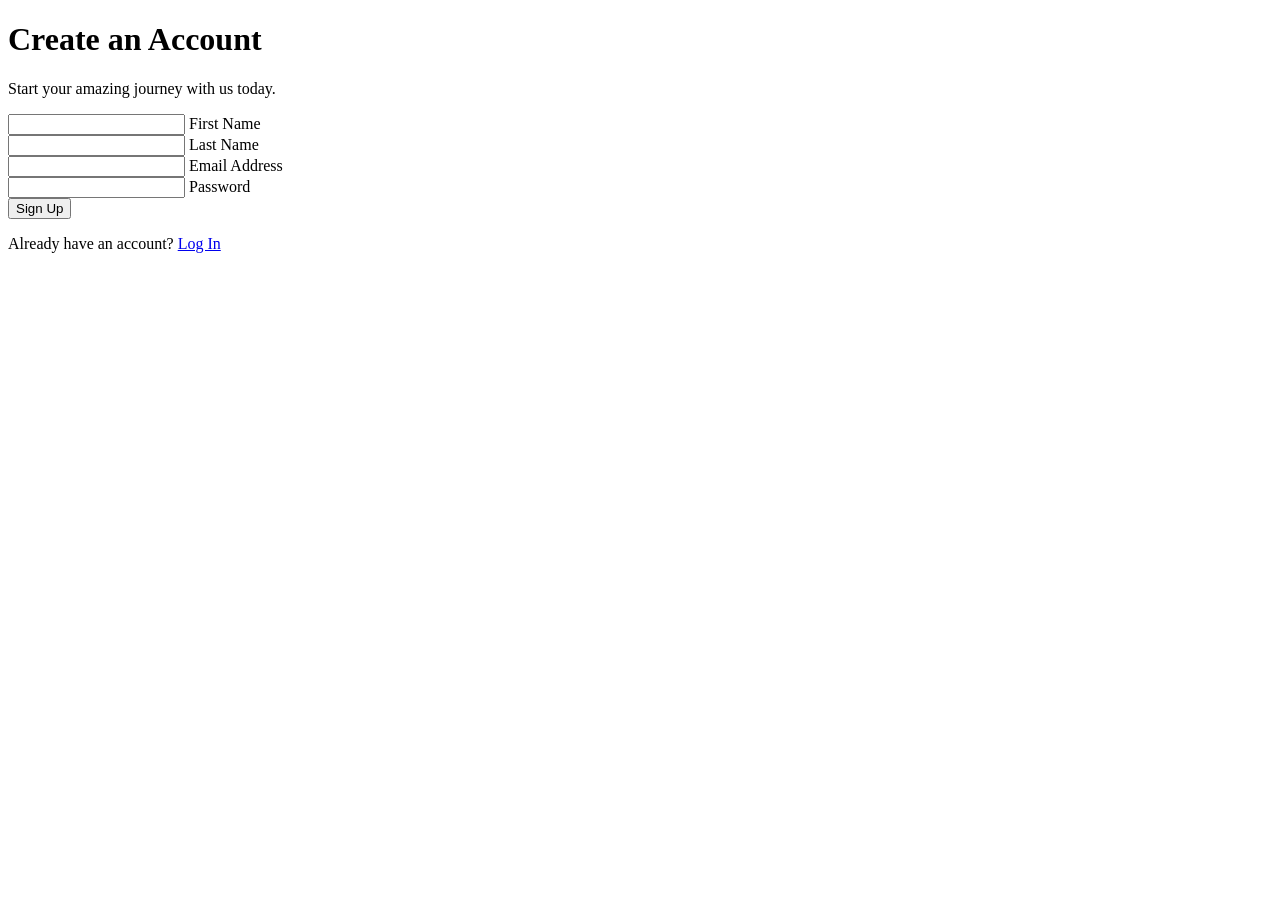
==== Frontend/signup.html @ 7588d668 "front end" ====
<!DOCTYPE html>
<html lang="en">
<head>
    <meta charset="UTF-8">
    <meta name="viewport" content="width=device-width, initial-scale=1.0">
    <title>Create an Account</title>
    <!-- Modern Typography -->
    <link href="https://fonts.googleapis.com/css2?family=Outfit:wght@300;400;600&display=swap" rel="stylesheet">
    <link rel="stylesheet" href="style.css">
</head>
<body>
    <!-- Background Animated Elements -->
    <div class="blob shape-1"></div>
    <div class="blob shape-2"></div>
    <div class="blob shape-3"></div>

    <main class="container">
        <form class="auth-form" id="signupForm">
            <div class="header">
                <h1>Create an Account</h1>
                <p>Start your amazing journey with us today.</p>
            </div>
            <div class="row">
                <div class="input-group half">
                    <input type="text" id="firstName" required autocomplete="off">
                    <label for="firstName">First Name</label>
                </div>
                <div class="input-group half">
                    <input type="text" id="lastName" required autocomplete="off">
                    <label for="lastName">Last Name</label>
                </div>
            </div>
            <div class="input-group">
                <input type="email" id="regEmail" required autocomplete="off">
                <label for="regEmail">Email Address</label>
            </div>
            <div class="input-group">
                <input type="password" id="regPassword" required autocomplete="off">
                <label for="regPassword">Password</label>
            </div>
            <button type="submit" class="submit-btn" id="signupBtn">Sign Up</button>
            <p class="footer-text">Already have an account? <a href="index.html">Log In</a></p>
        </form>
    </main>

    <script src="script.js"></script>
</body>
</html>
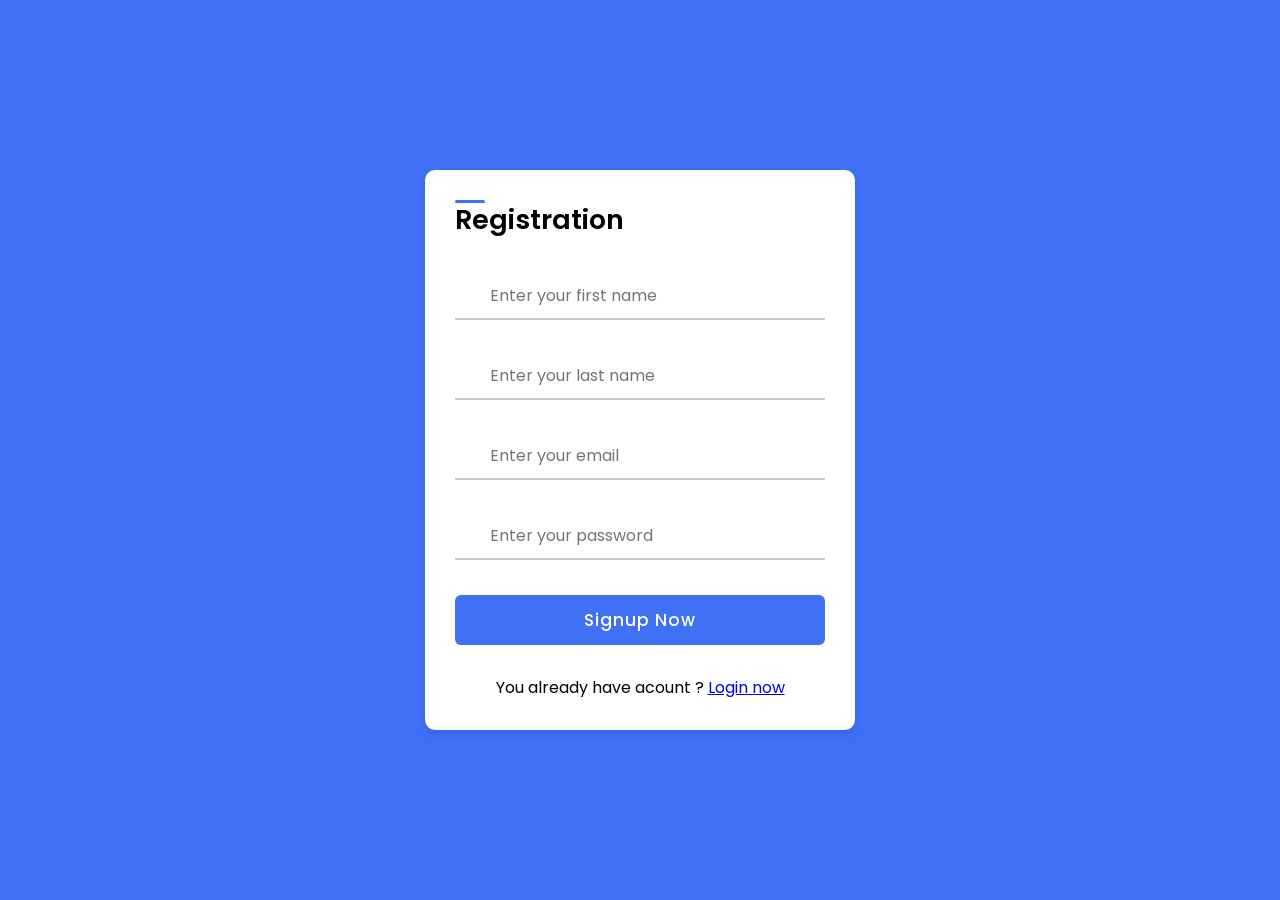
==== commit ce9cead1: "Front End & OTP" ====
--- a/Frontend/signup.html
+++ b/Frontend/signup.html
@@ -3,46 +3,60 @@
 <head>
     <meta charset="UTF-8">
     <meta name="viewport" content="width=device-width, initial-scale=1.0">
-    <title>Create an Account</title>
-    <!-- Modern Typography -->
-    <link href="https://fonts.googleapis.com/css2?family=Outfit:wght@300;400;600&display=swap" rel="stylesheet">
-    <link rel="stylesheet" href="style.css">
+    <link rel="stylesheet" href="https://unicons.iconscout.com/release/v4.2.0/css/line.css">
+    <link rel="stylesheet" href="signup.css">
+    <title>Login Page</title>
 </head>
 <body>
-    <!-- Background Animated Elements -->
-    <div class="blob shape-1"></div>
-    <div class="blob shape-2"></div>
-    <div class="blob shape-3"></div>
+    <div class="container">
 
-    <main class="container">
-        <form class="auth-form" id="signupForm">
-            <div class="header">
-                <h1>Create an Account</h1>
-                <p>Start your amazing journey with us today.</p>
+        <div class="forms">
+
+            <div class="form login">
+                <span class="title">Registration</span>
+                <form action="#">
+
+                   <div class="input-field">
+                     <input type="text" placeholder= "Enter your first name" required>
+                    <i class="uil uil-user"></i>
+                   </div>
+
+                   <div class="input-field">
+                     <input type="text" placeholder= "Enter your last name" required>
+                    <i class="uil uil-user"></i>
+                   </div>
+
+                   <div class="input-field">
+                     <input type="text" placeholder= "Enter your email" required>
+                    <i class="uil uil-envelope-alt icon"></i>
+                   </div>
+
+                   <div class="input-field">
+                     <input type="password" class= 'password' placeholder= "Enter your password" required>
+                    <i class="uil uil-padlock icon"></i>
+                    <i class="uil uil-eye-slash ShowHidePw"></i>
+                   </div>
+
+                   <div class="input-field button">
+                   <button type="button" class="btn" onclick="window.location.href='./otp.html'">
+                        Signup Now
+                        </button> 
+                   </div>
+
+                </form>
+
+                <div class="login-signup">
+                    <span class="text">You already have acount ?
+                        <a href="./index.html" class="text signup-text">Login now </a>
+                    </span>
+                </div>
+
             </div>
-            <div class="row">
-                <div class="input-group half">
-                    <input type="text" id="firstName" required autocomplete="off">
-                    <label for="firstName">First Name</label>
-                </div>
-                <div class="input-group half">
-                    <input type="text" id="lastName" required autocomplete="off">
-                    <label for="lastName">Last Name</label>
-                </div>
-            </div>
-            <div class="input-group">
-                <input type="email" id="regEmail" required autocomplete="off">
-                <label for="regEmail">Email Address</label>
-            </div>
-            <div class="input-group">
-                <input type="password" id="regPassword" required autocomplete="off">
-                <label for="regPassword">Password</label>
-            </div>
-            <button type="submit" class="submit-btn" id="signupBtn">Sign Up</button>
-            <p class="footer-text">Already have an account? <a href="index.html">Log In</a></p>
-        </form>
-    </main>
 
-    <script src="script.js"></script>
+        </div>
+
+    </div>
+
 </body>
-</html>
+<script src = './script.js'></script>
+</html>
--- a/Frontend/signup.css
+++ b/Frontend/signup.css
@@ -0,0 +1,132 @@
+@import url("https://fonts.googleapis.com/css2?family=Poppins:ital,wght@0,100;0,200;0,300;0,400;0,500;0,600;0,700;0,800;0,900;1,100;1,200;1,300;1,400;1,500;1,600;1,700;1,800;1,900&display=swap");
+* {
+  margin: 0;
+  padding: 0;
+  box-sizing: border-box;
+  font-family: "Poppins", sans-serif;
+}
+body {
+  height: 100vh;
+  display: flex;
+  align-items: center;
+  justify-content: center;
+  background-color: #4070f4;
+}
+.container {
+  position: relative;
+  max-width: 430px;
+  width: 100%;
+  background: #fff;
+  border-radius: 10px;
+  box-shadow: 0 5px 10px rgba(0, 0, 0, 0.1);
+}
+.container .form {
+  padding: 30px;
+}
+
+.container .form .title {
+  position: relative;
+  font-size: 27px;
+  font-weight: 600;
+}
+.form .title::before {
+  content: "";
+  position: absolute;
+  left: 0;
+  right: 0;
+  height: 3px;
+  width: 30px;
+  background-color: #4070f4;
+  border-radius: 25px;
+}
+.form .input-field {
+  position: relative;
+  height: 50px;
+  width: 100%;
+  margin-top: 30px;
+}
+.input-field input {
+  position: absolute;
+  height: 100%;
+  width: 100%;
+  padding: 0 35px;
+  border: none;
+  outline: none;
+  font-size: 16px;
+  border-bottom: 2px solid #ccc;
+  border-top: 2px solid transparent;
+  transition: all 0.2s ease;
+}
+
+.input-field button {
+  position: absolute;
+  height: 100%;
+  width: 100%;
+  padding: 0 35px;
+  border: none;
+  outline: none;
+  font-size: 16px;
+  border-bottom: 2px solid #ccc;
+  border-top: 2px solid transparent;
+  transition: all 0.2s ease;
+}
+
+.input-field button:is(:focus, :valid) ~ i {
+  border-bottom-color: #4070f4;
+}
+
+.input-field i {
+  position: absolute;
+  top: 50%;
+
+  transform: translateY(-50%);
+  color: #999;
+  font-size: 23px;
+  transition: all 0.2s ease;
+}
+
+.input-field button:is(:focus, :valid) ~ i {
+  color: #4070f4;
+}
+
+.input-field i.icon {
+  left: 0;
+}
+
+.input-field i.ShowHidePw {
+  right: 0;
+}
+
+.form .button {
+  margin-top: 35px;
+}
+
+.form .button button {
+  border: none;
+  color: #fff;
+  font-size: 17px;
+  font-weight: 500;
+  letter-spacing: 1px;
+  border-radius: 6px;
+  background-color: #4070f4;
+  cursor: pointer;
+  transition: all 0.3s ease;
+}
+.form .btn-sign {
+  text-decoration: none;
+  color: #ffff;
+}
+
+.button button:hover {
+  background-color: #256fd2;
+}
+
+.form .login-signup {
+  margin-top: 30px;
+  text-align: center;
+}
+
+.text signup-text {
+  color: #cf1313;
+  font-size: 14px;
+}
